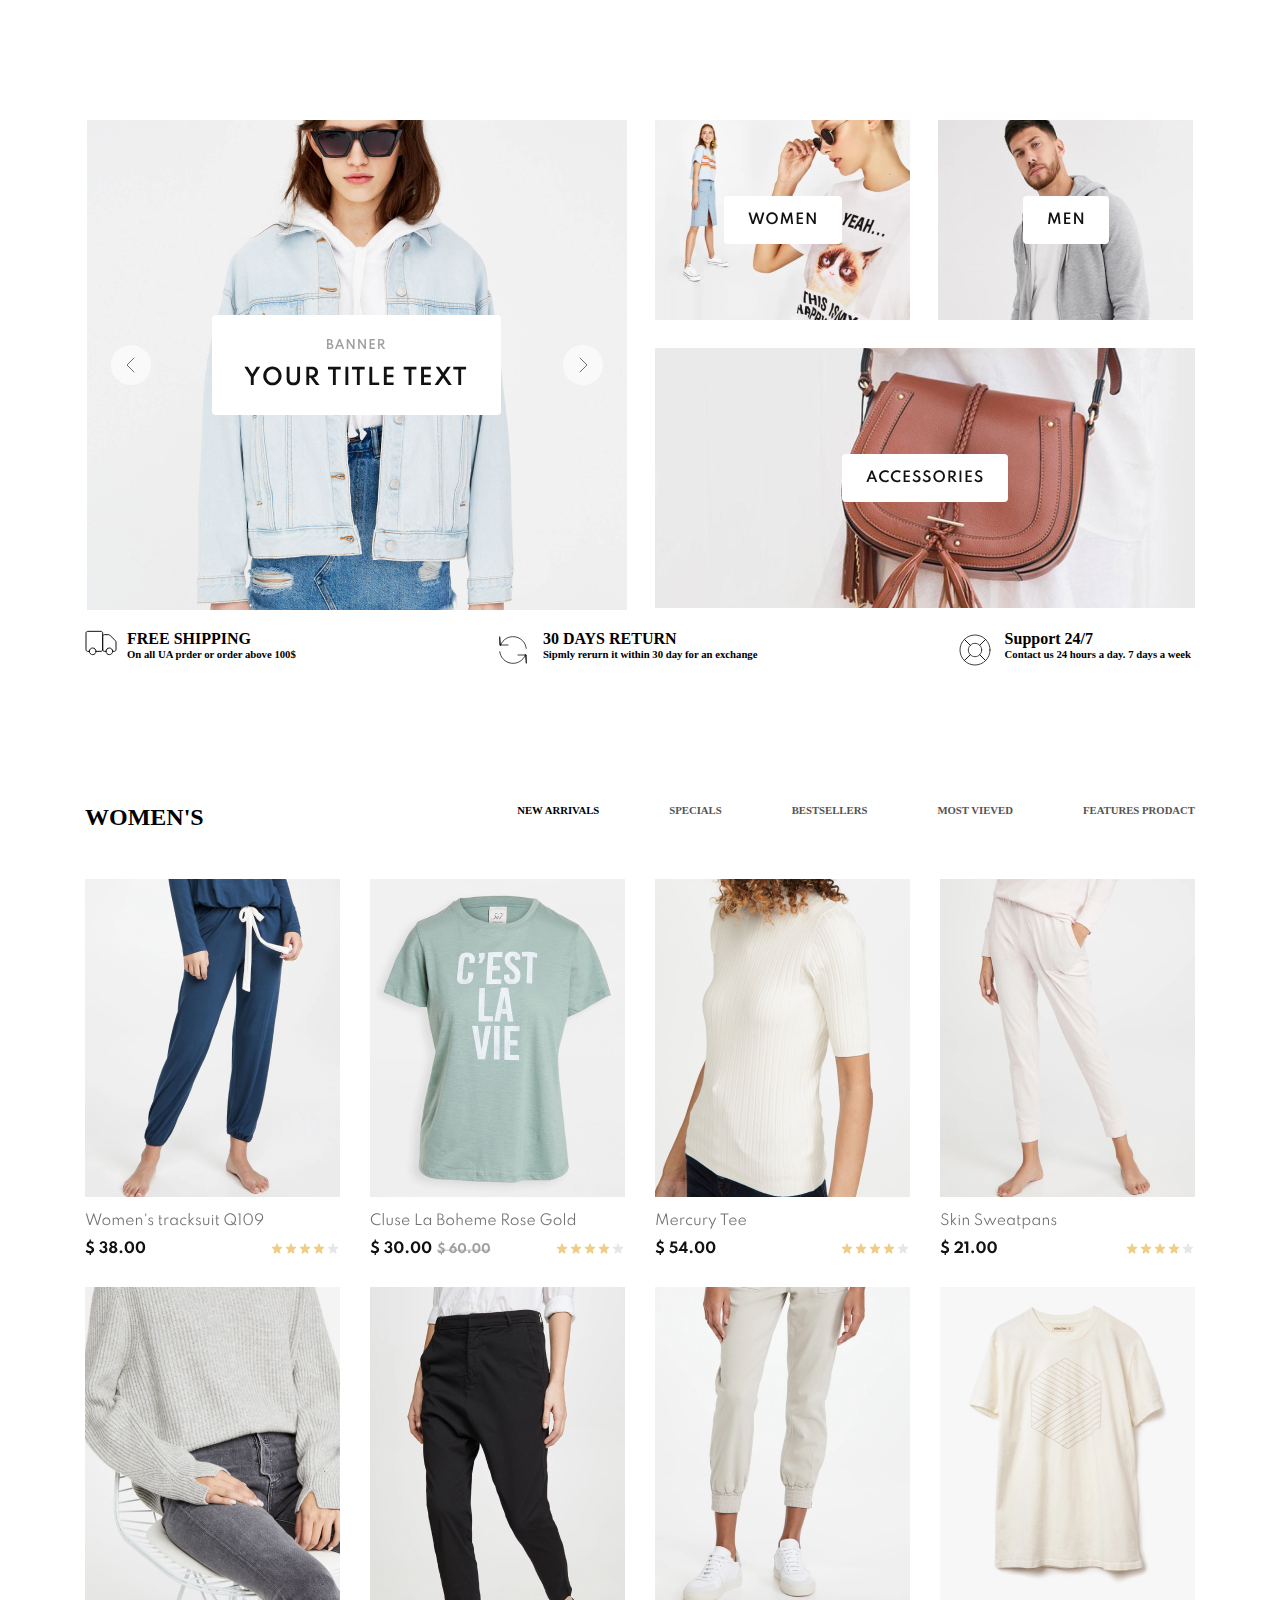
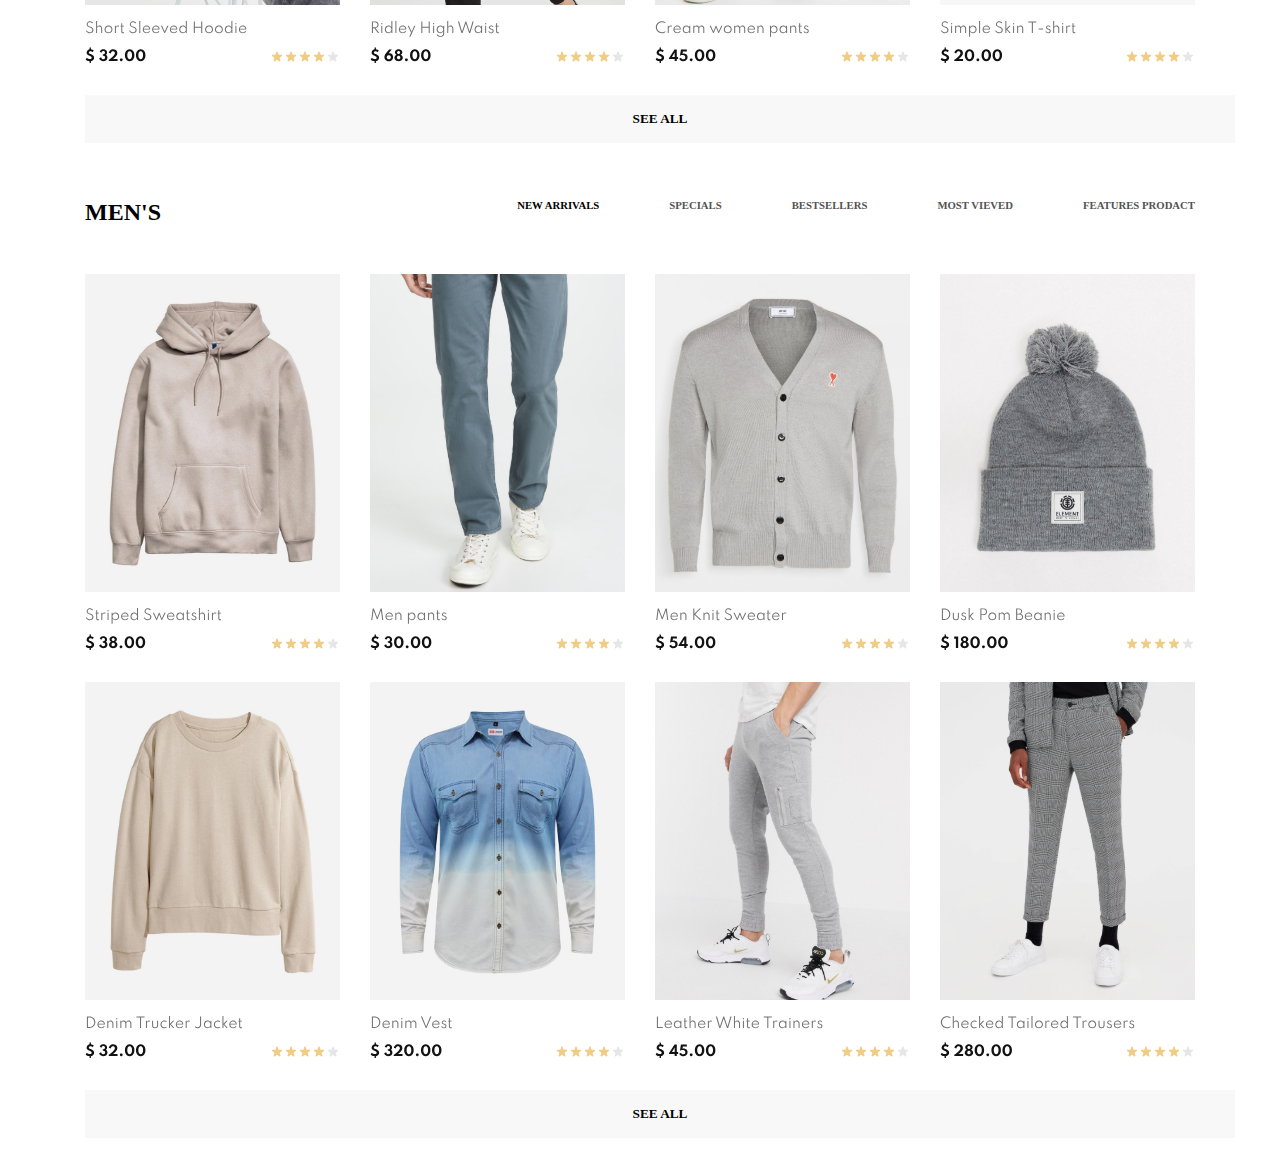
==== index.html @ 7b8b08bc "main" ====
<!DOCTYPE html>
<html lang="en">
<head>
    <meta charset="UTF-8">
    <meta name="viewport" content="width=device-width, initial-scale=1.0">
    <title>Document</title>
    <link rel="stylesheet" href="style.css">
</head>
<body>
    <header></header>
    <head></head>
    <main>
        <div class="divImages">
            <div class="images"><img src="Group 57.svg" alt=""></div>
            <div class="images"><img src="Group 54.svg" alt=""></div>
            <div class="images"><img src="Group 55.svg" alt=""></div>
            <div class="images"><img src="Group 56.svg" alt=""></div>
        </div>
        <div class="maintop">
            <div class="maintop1">
                <div>
                    <img src="track.svg" alt="">
                </div>
                <div>
                    <div>
                        <b>FREE SHIPPING</b>
                    </div>
                    <div>
                        <h6>On all UA prder or order above 100$</h6>
                    </div>
                </div>
            </div>
            <div class="maintop1">
                <div>
                    <img src="refresh 1.svg" alt="">
                </div>
                <div>
                    <div>
                        <b>30 DAYS RETURN</b>
                    </div>
                    <div>
                        <h6>Sipmly rerurn it within 30 day for an exchange</h6>
                    </div>
                </div>
            </div>
            <div class="maintop1">
                <div>
                    <img src="support 1.svg" alt="">
                </div>
                <div>
                    <div>
                        <b>Support 24/7</b>
                    </div>
                    <div>
                        <h6>Contact us 24 hours a day. 7 days a week</h6>
                    </div>
                </div>
            </div>
        </div>
        <br>
        <div class="big">
            <div class="text">
                <h2>WOMEN'S</h2>
                <div class="departments">
                    <h6><b>NEW ARRIVALS</b></h6>
                    <h6>SPECIALS</h6>
                    <h6>BESTSELLERS</h6>
                    <h6>MOST VIEVED</h6>
                    <h6>FEATURES PRODACT</h6>
                </div>
            </div>

            <div class="closeInTheFridge">
                <div>
                    <img src="Group 30.svg" alt="">
                </div>
                <div>
                    <img src="Group 31.svg" alt="">
                </div>
                <div>
                    <img src="item.svg" alt="">
                </div>
                <div>
                    <img src="item (1).svg" alt="">
                </div>
                <div>
                    <img src="item (2).svg" alt="">
                </div>
                <div>
                    <img src="item (3).svg" alt="">
                </div>
                <div>
                    <img src="item (4).svg" alt="">
                </div>
                <div>
                    <img src="item (5).svg" alt="">
                </div>
            </div>

            <div class="seeAll">
                <h5>SEE ALL</h5>
            </div>
        </div>
        <div class="big" style="margin-top: 20px;">
            <div class="text">
                <h2>MEN'S</h2>
                <div class="departments">
                    <h6><b>NEW ARRIVALS</b></h6>
                    <h6>SPECIALS</h6>
                    <h6>BESTSELLERS</h6>
                    <h6>MOST VIEVED</h6>
                    <h6>FEATURES PRODACT</h6>
                </div>
            </div>

            <div class="closeInTheFridge">
                <div>
                    <img src="item (6).svg" alt="">
                </div>
                <div>
                    <img src="item (7).svg" alt="">
                </div>
                <div>
                    <img src="item (8).svg" alt="">
                </div>
                <div>
                    <img src="item (11).svg" alt="">
                </div>
                <div>
                    <img src="item (9).svg" alt="">
                </div>
                <div>
                    <img src="Group 30 (1).svg" alt="">
                </div>
                <div>
                    <img src="item (10).svg" alt="">
                </div>
                <div>
                    <img src="item (12).svg" alt="">
                </div>
            </div>

            <div class="seeAll">
                <h5>SEE ALL</h5>
            </div>
        </div>
    </main>

    

    <script src="main.js"></script>
</body>
</html>
---- style.css ----
*{
    margin: 0;
    padding: 0;
    box-sizing: border-box;
}
body{
    width: 100%;
    /* height: 100vh; */
    background-color: white;
    display: flex;
    align-items: center;
    justify-content: center;
}
main {
    display: flex;
    flex-direction: column;
    gap: 20px;
    margin-top: 120px;
}
.divImages{
    width: 1110px;
    height: 490px;
    background-color: white;
    display: grid;
    gap: 28px;
    justify-content: center;
    grid-template-columns: 540px 255px 255px;
    grid-template-rows: 200px 200px;
}
.divImages :nth-child(1) {
    grid-row: auto/span 2;
}
.divImages :nth-child(4) {
    grid-column: auto/span 2;
}
.divImages .images {
    background-color: wheat;
}
.maintop {
    background-color: #fff;
    width: 1106px;
    height: 20px;
    display: flex;
    justify-content: space-between;
    gap: 20px;
    /* margin-left: 67px; */
}
.maintop1 {
    padding-left: 0px;
    display: flex;
    gap: 10px;
}

.big{
    width: 1110px;
    height: 955px;
    display: flex;
    flex-direction: column;
    margin-top: 96px;
}
.text {
    width: 100%;
    display: flex;
    justify-content: space-between;
}
.departments {
    display: flex;
    gap: 70px;
}
.departments h6 {
    color: rgb(84, 83, 83);
}
.departments h6 b {
    color: black;
}
.closeInTheFridge {
    display: grid;
    grid-template-columns: 255px 255px 255px 255px;
    grid-template-rows: 378px 378px;
    gap: 30px;
    margin-top: 48px;
}
.closeInTheFridge div {
    background-color: black;
}
.seeAll {
    width: 1150px;
    height: 48px;
    background-color: #F8F8F8;
    margin-top: 30px;
    display: flex;
    justify-content: center;
    align-items: center;
}
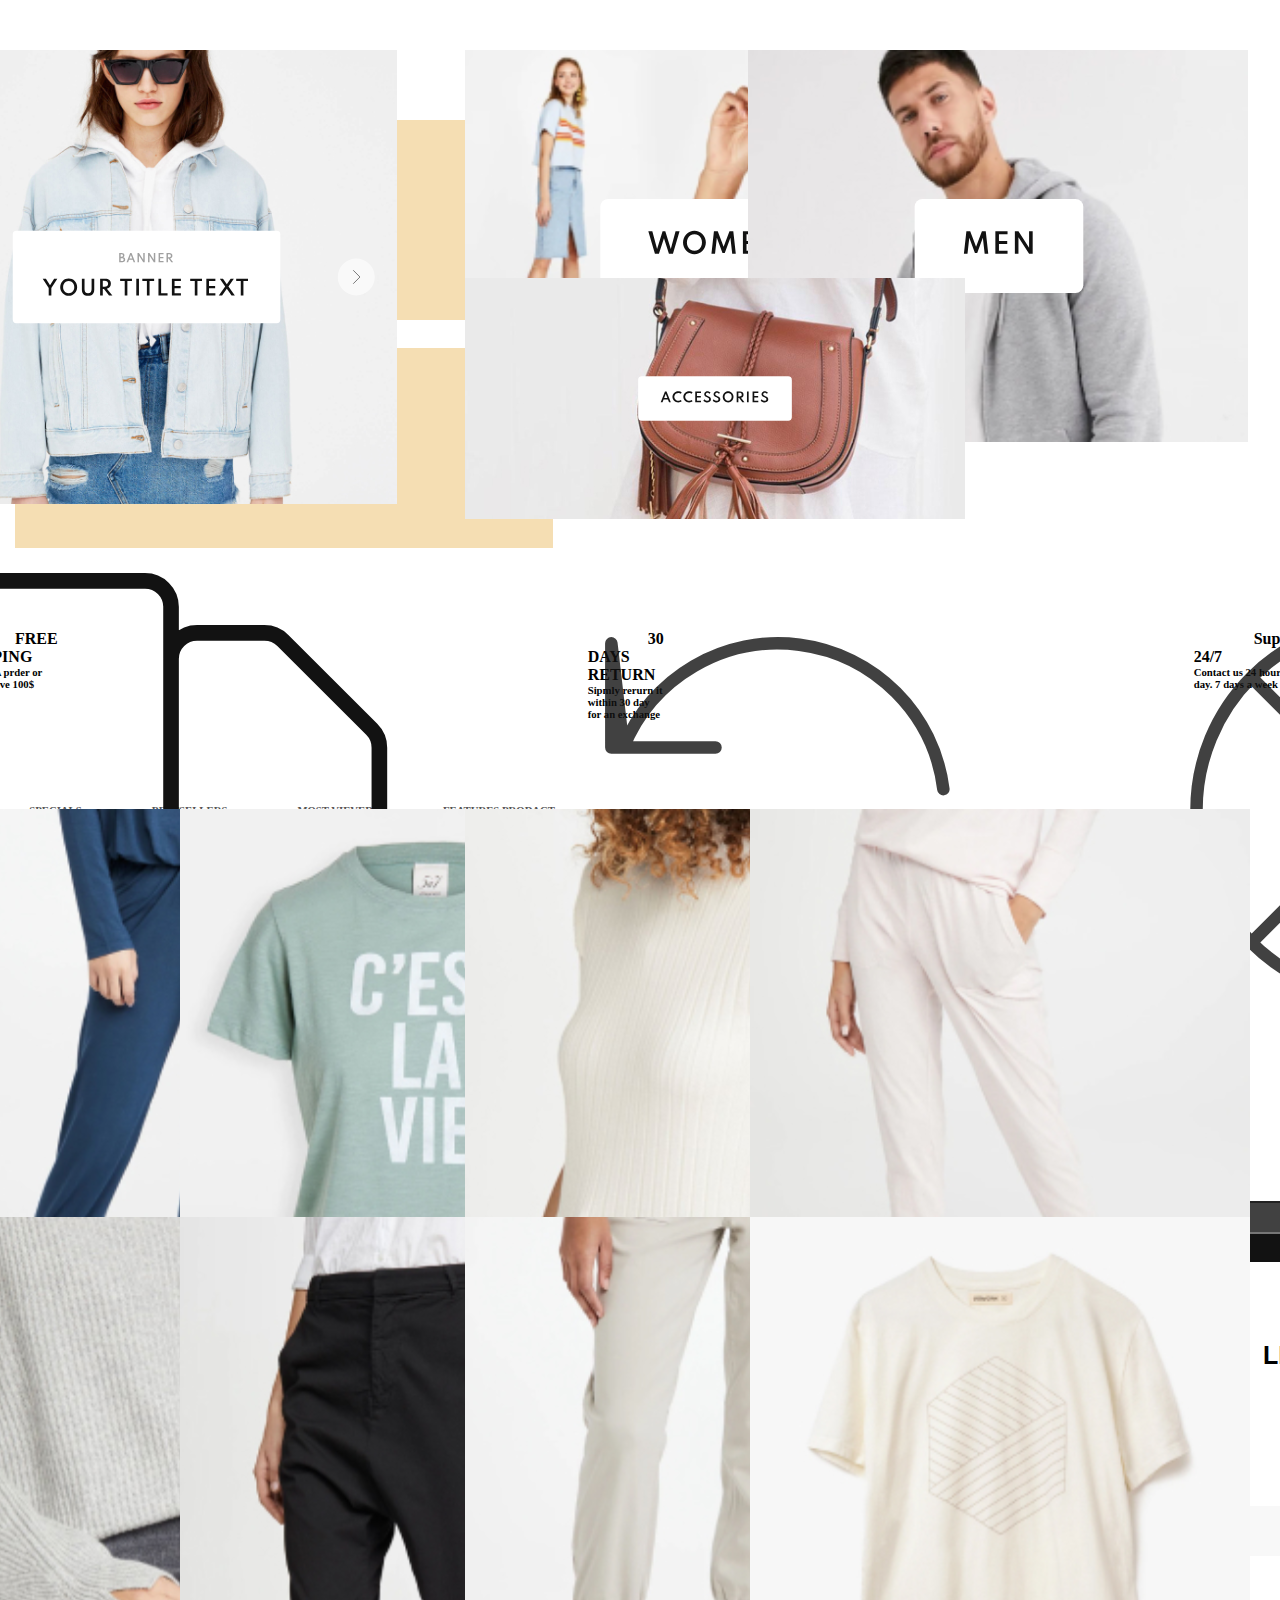
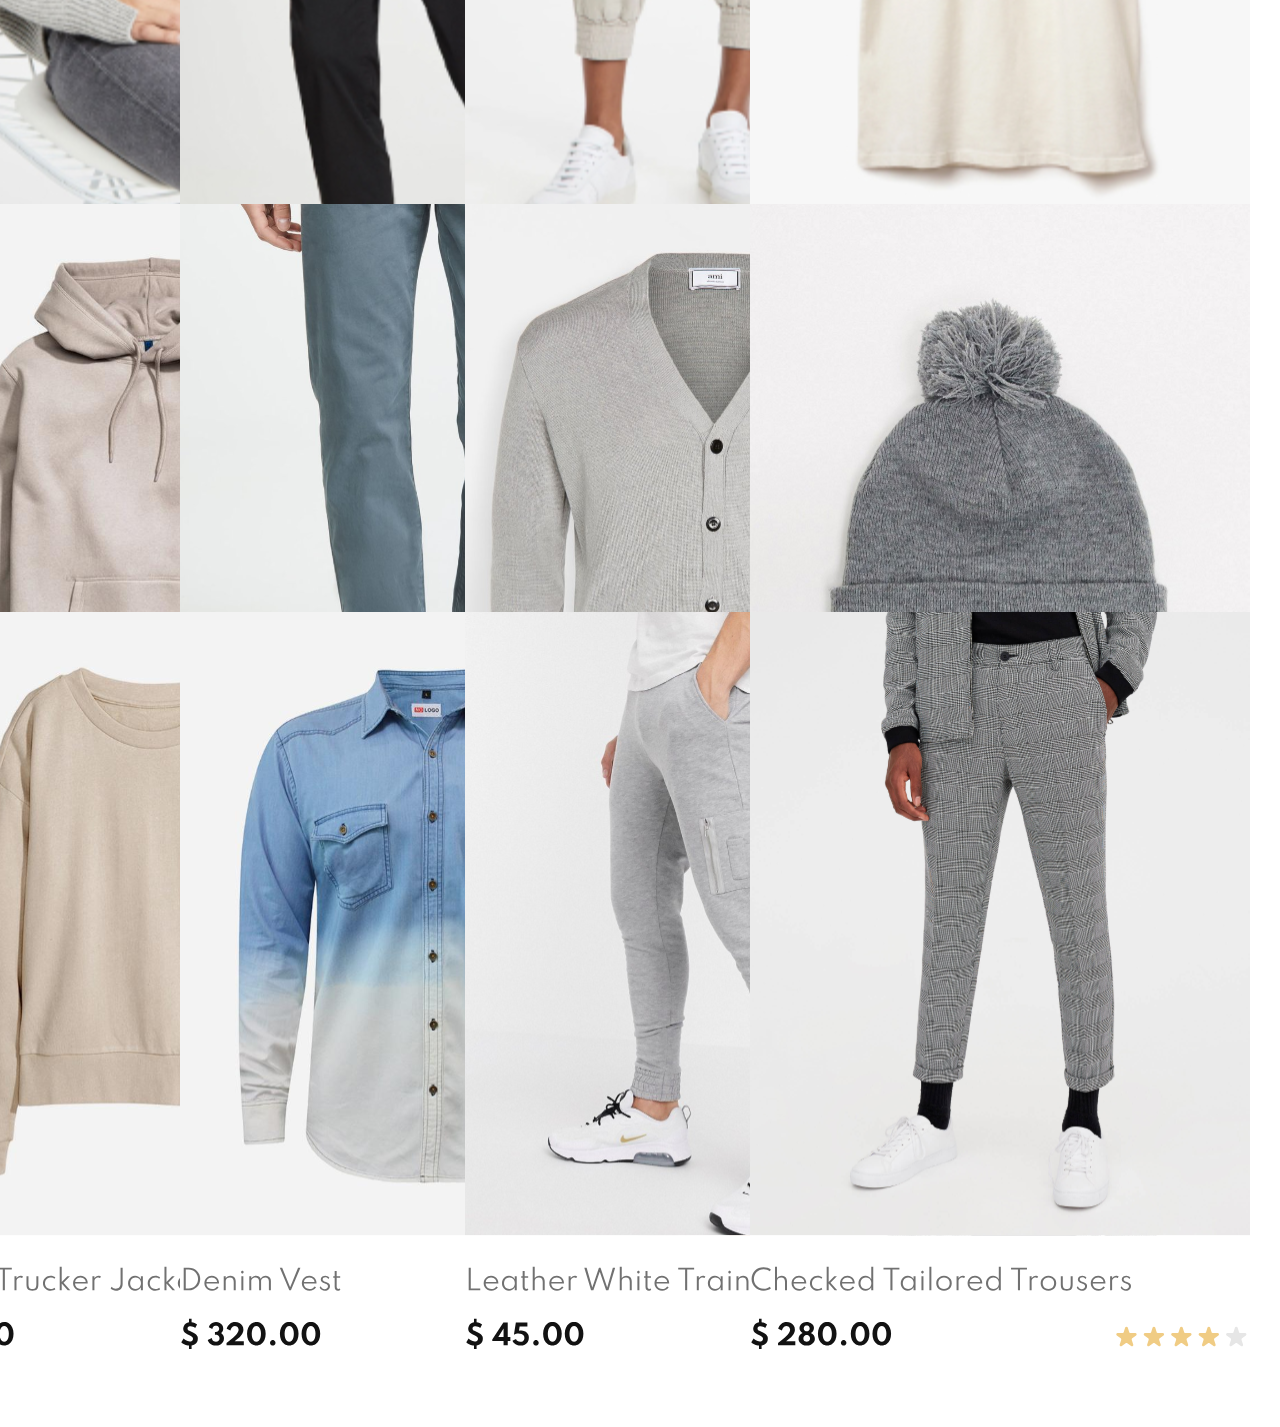
==== commit 756d0849: "umarxon" ====
--- a/index.html
+++ b/index.html
@@ -5,6 +5,7 @@
     <meta name="viewport" content="width=device-width, initial-scale=1.0">
     <title>Document</title>
     <link rel="stylesheet" href="style.css">
+    <link rel="stylesheet" href="https://cdnjs.cloudflare.com/ajax/libs/font-awesome/6.6.0/css/all.min.css" integrity="sha512-Kc323vGBEqzTmouAECnVceyQqyqdsSiqLQISBL29aUW4U/M7pSPA/gEUZQqv1cwx4OnYxTxve5UMg5GT6L4JJg==" crossorigin="anonymous" referrerpolicy="no-referrer" />
 </head>
 <body>
     <header></header>
@@ -145,11 +146,68 @@
             </div>
         </div>
     </main>
-
-    
+    <div class="container">
+        
+    </div>
+    <!-- /////////////////////////////////////////////////////////// -->
+
+
+    <footer>
+        <div class="top">
+            <div class="txt">
+                <p>BE IN TOUCH WITH US:</p>
+            </div>
+            <div class="input">
+                <input type="text" placeholder="Enter your email">
+                <button>JOIN US</button>
+            </div>
+            <div class="media">
+                <i class="fa-brands fa-facebook fa-2xl" style="color: #d0d0d0;"></i>
+                <i class="fa-brands fa-twitter fa-2xl" style="color: #d0d0d0;"></i>
+                <i class="fa-brands fa-instagram fa-2xl" style="color: #d0d0d0;"></i>
+                <i class="fa-brands fa-pinterest fa-2xl" style="color: #d0d0d0;"></i>
+            </div>
+        </div>
+        
+        <!-- ////////////////////////////////////////////////////////////////////////////////////////////// -->
+        <div class="middle">
+            <div class="type">
+                <b>CATEGORIES</b>
+                <p>Men</p>
+                <p>Women</p>
+                <p>Accesories</p>
+                <p>Beauty</p>
+            </div>
+            <div class="info">
+                <b>INFORMATION</b>
+                <p>About us</p>
+                <p>Contact us</p>
+                <p>Blog</p>
+                <p>FAQs</p>
+            </div>
+            <div class="link">
+                <b>USEFUL LINKS</b>
+                <p>Terms & Conditions</p>
+                <p>Returns & Exchanges</p>
+                <p>Shipping & Delivery</p>
+                <p>Privacy Policy</p>
+            </div>
+            <div class="contact">
+                <b>CONTACT US</b>
+                <p><i class="fa-solid fa-location-dot"></i>   Ukraine, Kyiv,Khreshchatyk 1</p>
+                <p><i class="fa-solid fa-phone"></i>   +38 (050) 12 34 567</p>
+                <p><i class="fa-regular fa-clock"></i>   All week 24/7</p>
+                <p><i class="fa-regular fa-envelope"></i>   shaman.magic.music@gmail.com</p>
+            </div>
+        </div>
+
+        <div class="bottom">
+            <p>Copyright © 2032 all rights reserved</p>
+            <img src="Screenshot 2024-08-09 133809.png" alt="">
+            <p>Designed by Oleh Chabanov</p>
+        </div>
+    </footer>
 
     <script src="main.js"></script>
 </body>
 </html>
-
-
--- a/style.css
+++ b/style.css
@@ -1,3 +1,144 @@
+body{
+    background-color: antiquewhite;
+}
+footer{
+    width: 100%;
+    height: 350px;
+    background-color: white;
+}
+.top{
+    width: 100%;
+    height: 60px;
+    background-color: #121212;
+    display: flex;
+    align-items: center;
+}
+
+.txt p{
+    color: white;
+    font-size: 16px;
+    padding: 17px;
+    padding-left: 50px;
+    font-family: arial;
+    margin-left: 30px;
+}
+.input input{
+    margin-left: 210px;
+    padding: 10px;
+    padding-right: 170px;
+    padding-top: 7px;
+    padding-bottom: 7px;
+    background-color: #414141;
+}
+.input input::placeholder{
+    color: #888888;
+    font-family: arial;
+    border: none;
+}
+.input button{
+    height: 30px;
+    color: white;
+    border-color: white;
+    background-color: #121212;
+    font-family: arial;
+    cursor: pointer;
+    margin-left: 10px;
+}
+.media{
+    margin-left: 400px;
+    
+}
+.media i{
+    padding: 8px;
+}
+.middle{
+    display: flex;
+    align-items: center;
+}
+.type{
+    padding: 50px;
+}
+.type b{
+    font-size: 25px;
+    font-family: arial;
+}
+.type p{
+    color: #414141;
+    font-family: arial;
+
+}
+.info{
+    padding: 50px;
+}
+.info b{
+    font-size: 25px;
+    font-family: arial;
+}
+.info p{
+    color: #414141;
+    font-family: arial;
+
+}
+.link{
+    padding: 50px;
+}
+.link b{
+    font-size: 25px;
+    font-family: arial;
+}
+.link p{
+    color: #414141;
+    font-family: arial;
+
+}
+p i{
+    border-color: #414141;
+    color: #fff;
+}
+.contact{
+    padding: 50px;
+}
+.contact b{
+    font-size: 25px;
+    font-family: arial;
+}
+.contact p{
+    color: #414141;
+    font-family: arial;
+
+}
+p{
+    padding-left: 60px;
+}
+b{
+    padding-left: 60px;
+}
+.bottom{
+    width: 100%;
+    height: 50px;
+    background-color: #f8f8f8;
+    margin-top: -40px;
+}
+.bottom p{
+    padding: 20px;
+    margin-left: 50px;
+    font-family: arial;
+    color: #404040;
+}
+img{
+    width: 500px;
+    position: relative;
+    left: 450px;
+    top: -70px;
+    cursor: pointer;
+}
+.bottom :nth-child(3){
+    text-decoration: underline;
+    font-family: arial;
+    position: relative;
+    left: 1100px;
+    top: -135px;
+}
 *{
     margin: 0;
     padding: 0;
